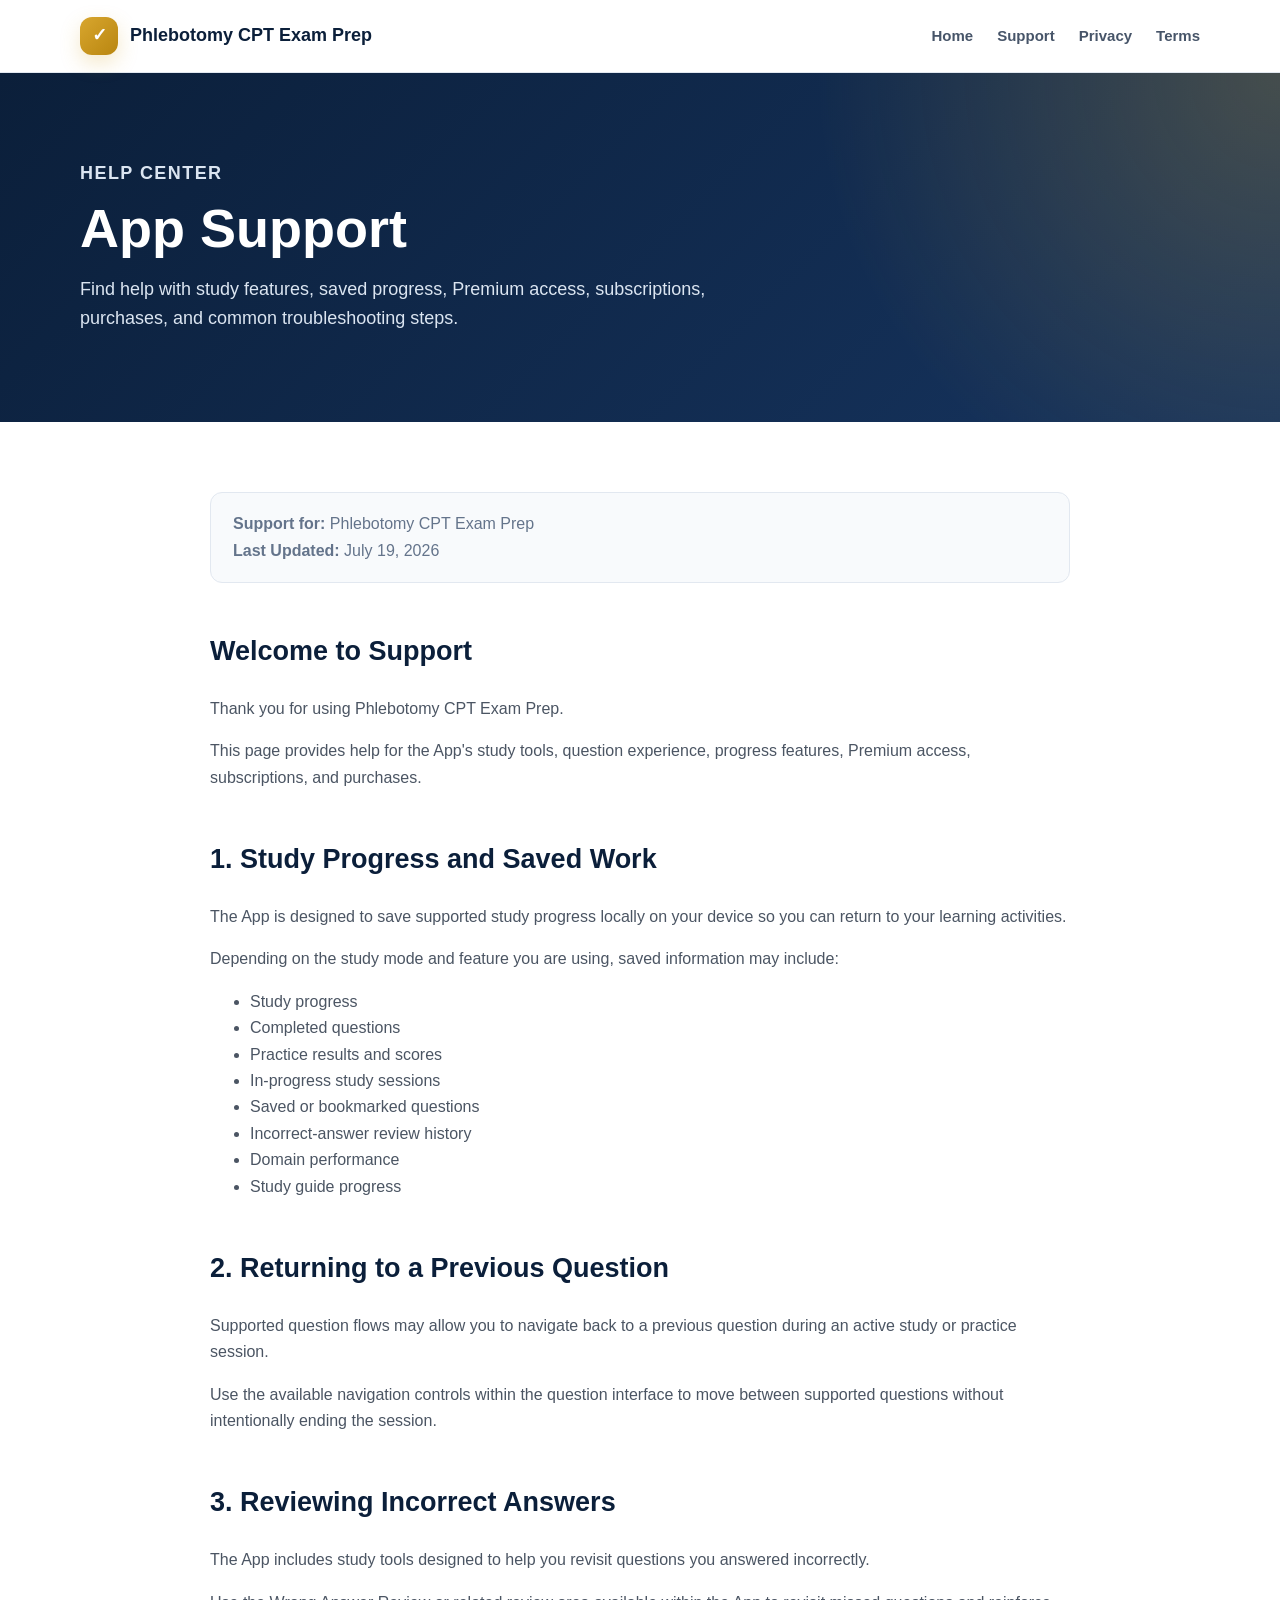
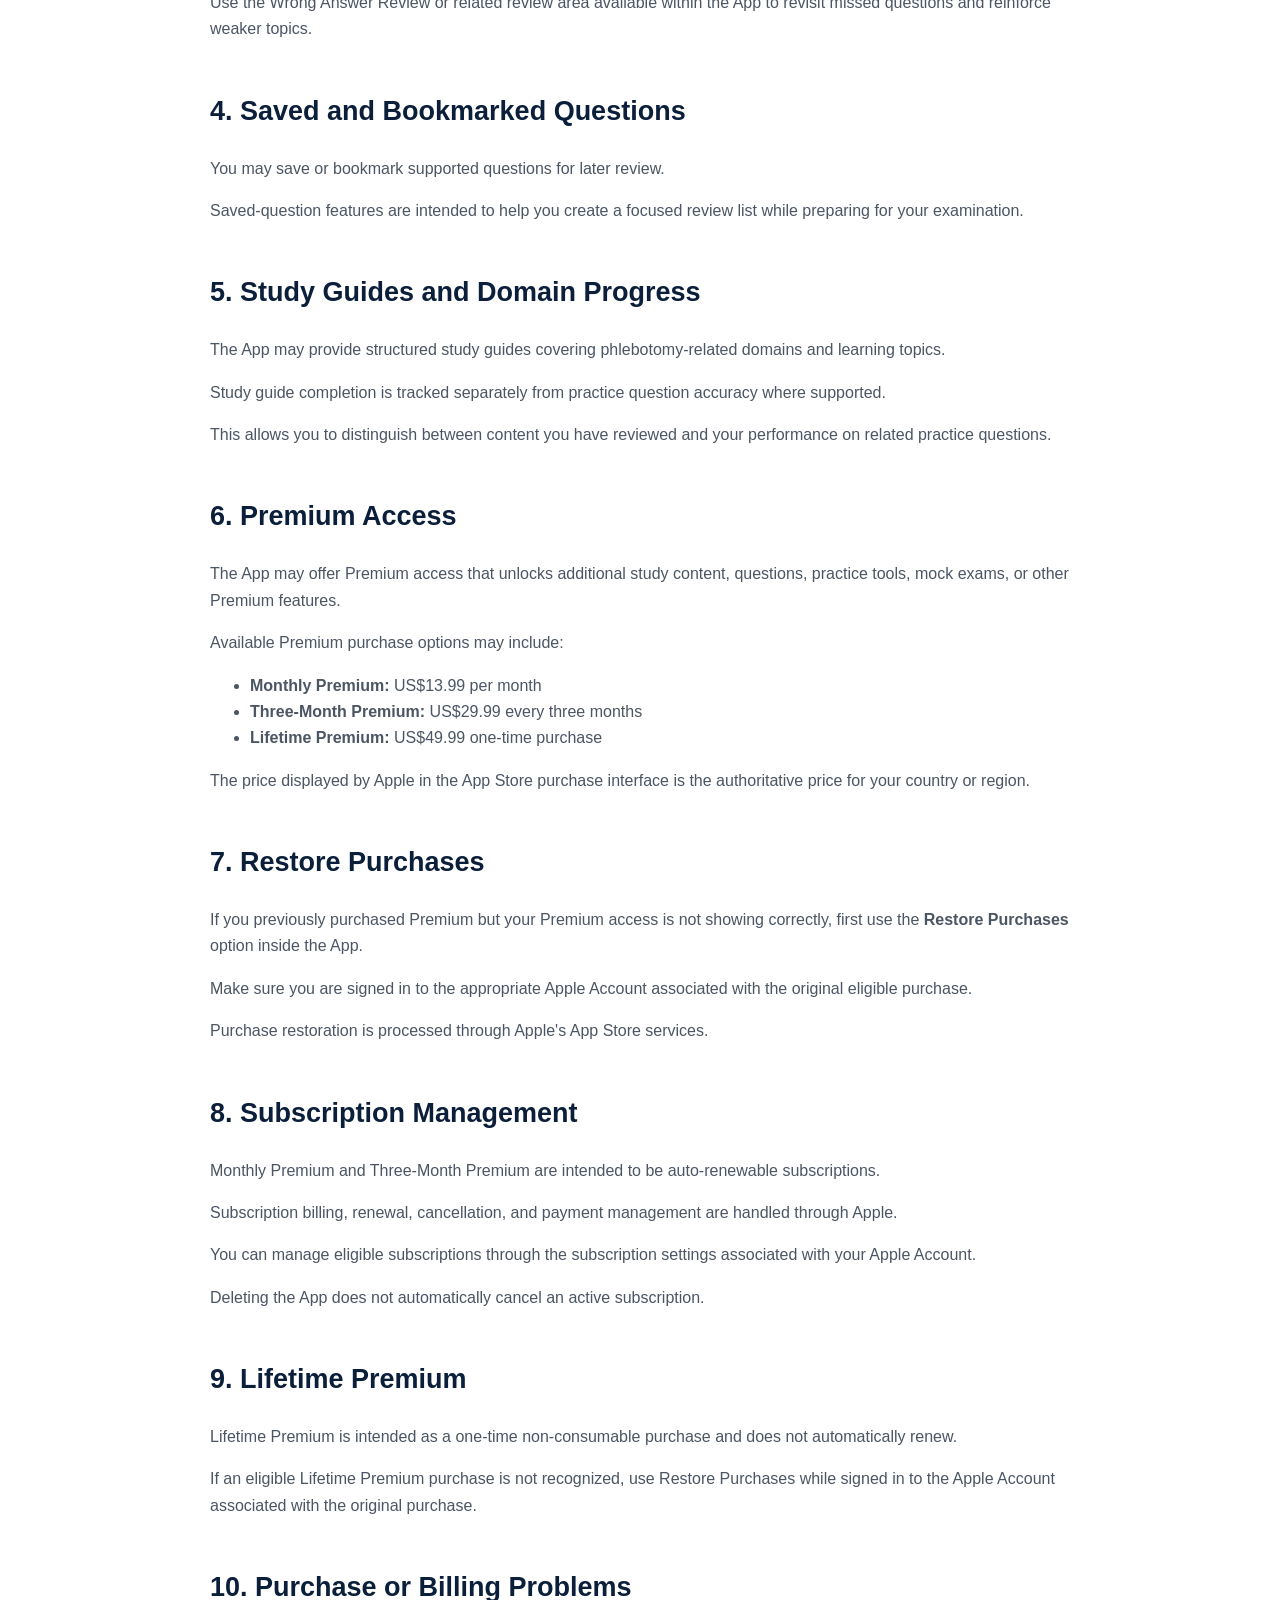
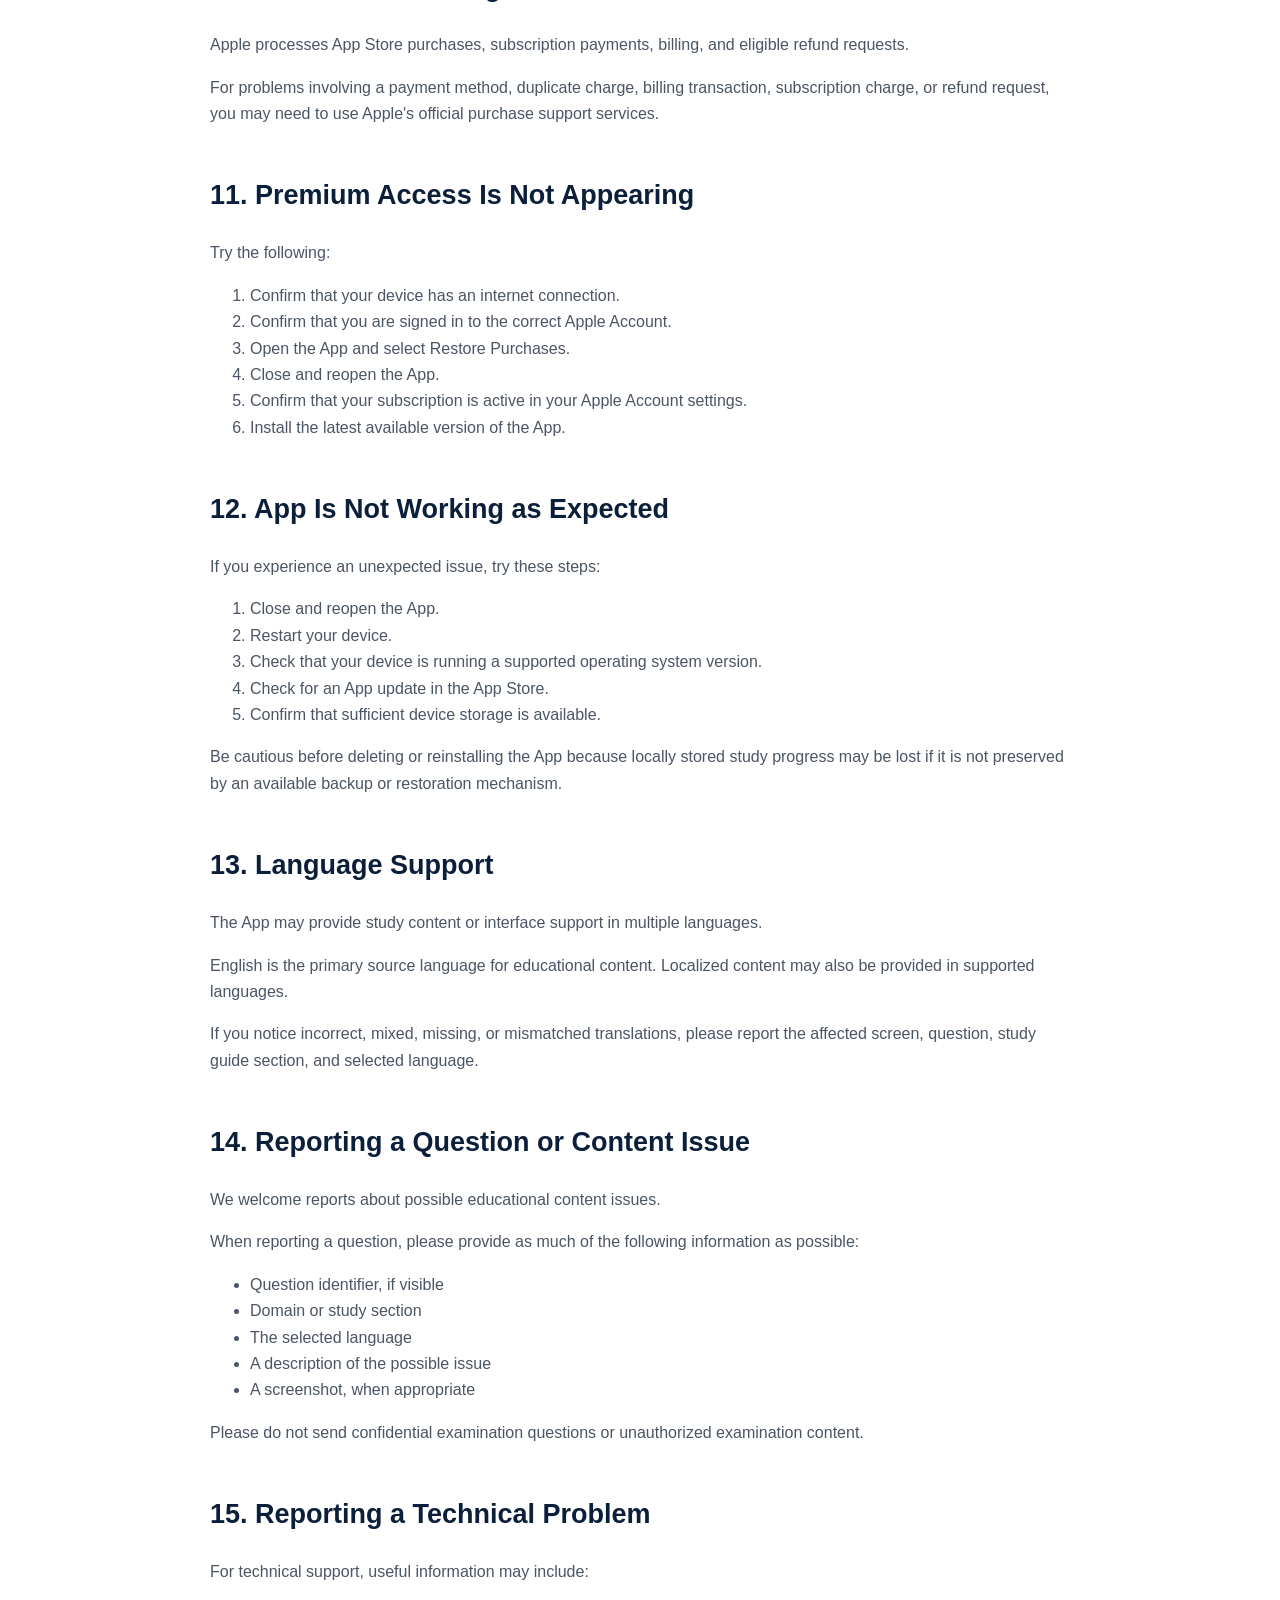
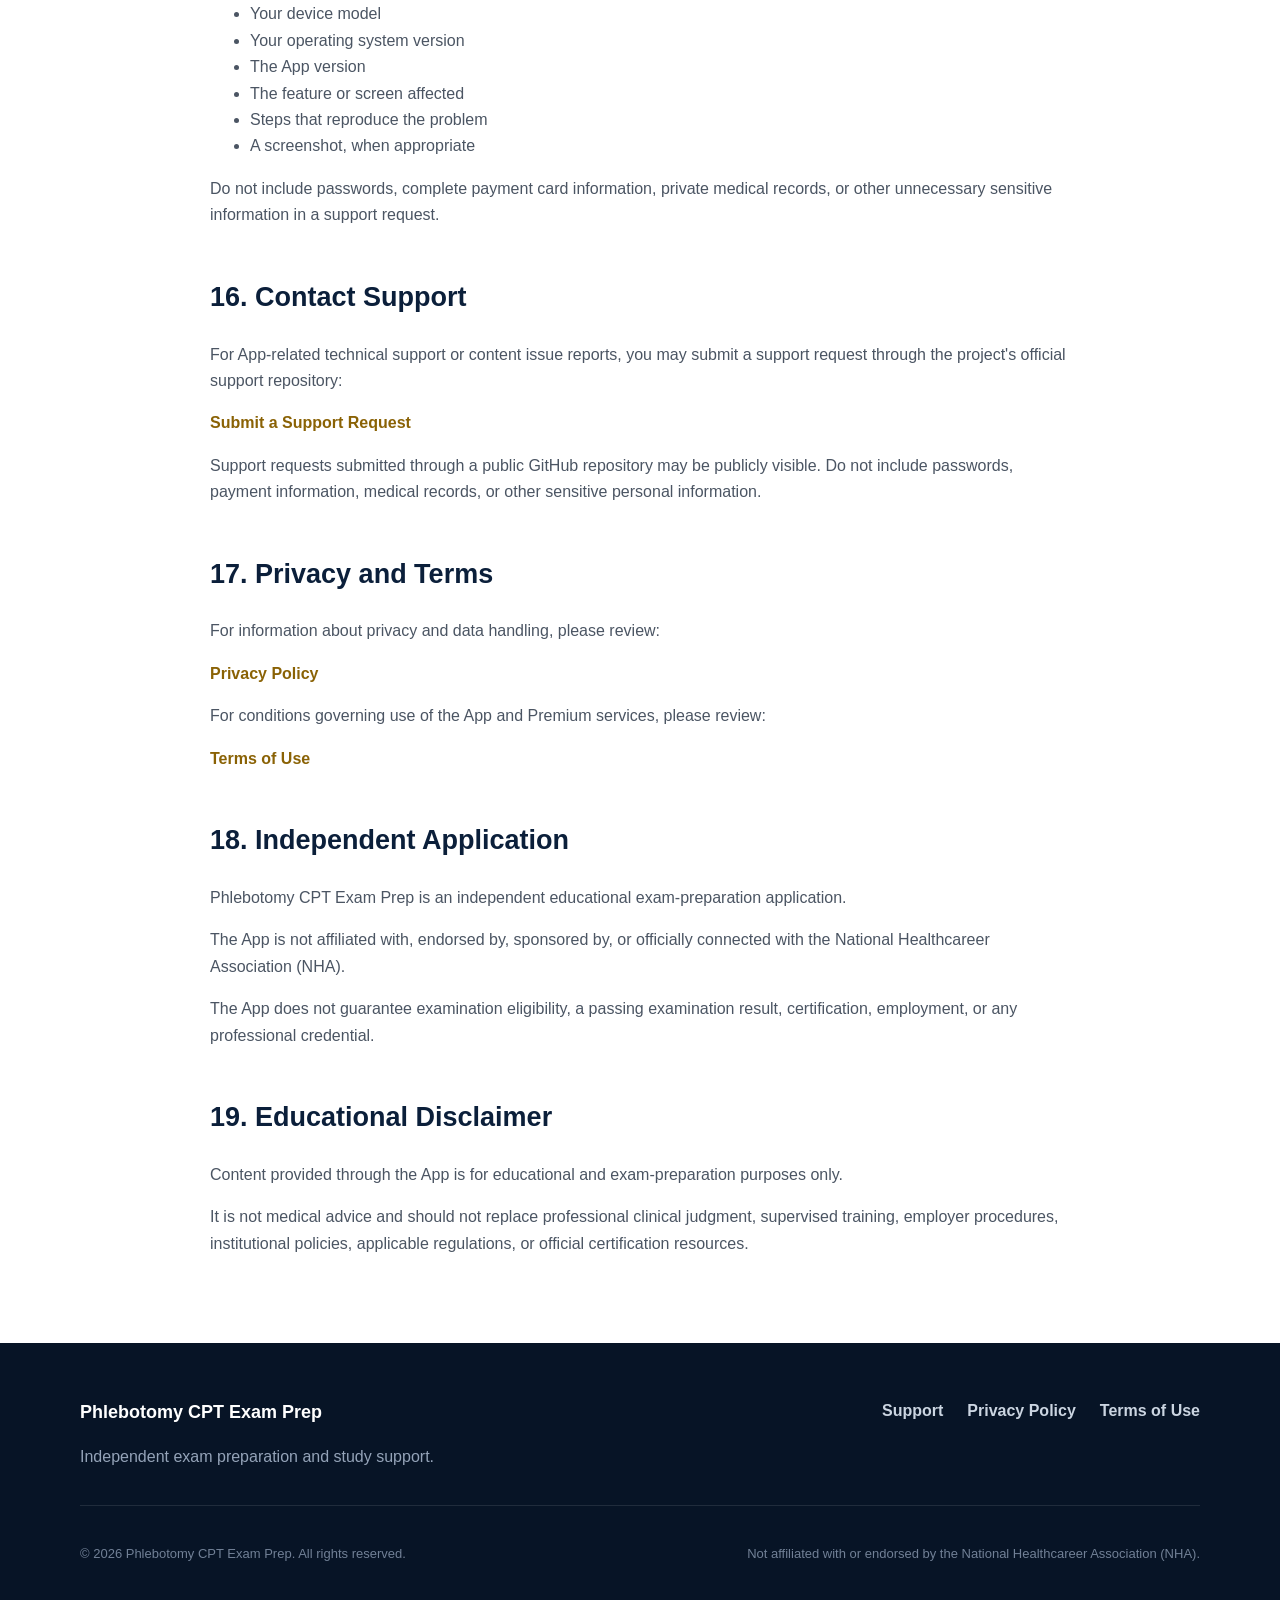
==== support.html @ 3ce3ca37 "Add support page for Phlebotomy CPT Exam PrepAdd production app support page This file serves as the" ====
<!DOCTYPE html>
<html lang="en">
<head>
  <meta charset="UTF-8">
  <meta name="viewport" content="width=device-width, initial-scale=1.0">

  <title>Support | Phlebotomy CPT Exam Prep</title>

  <meta name="description"
        content="Official support center for the Phlebotomy CPT Exam Prep application.">

  <link rel="stylesheet" href="styles.css">
</head>

<body>

  <header class="site-header">
    <div class="container nav-container">

      <a class="brand" href="index.html">
        <span class="brand-icon">✓</span>
        <span>Phlebotomy CPT Exam Prep</span>
      </a>

      <nav class="nav-links" aria-label="Main navigation">
        <a href="index.html">Home</a>
        <a href="support.html">Support</a>
        <a href="privacy.html">Privacy</a>
        <a href="terms.html">Terms</a>
      </nav>

    </div>
  </header>


  <main>

    <section class="page-hero">
      <div class="container">

        <p class="eyebrow">Help Center</p>

        <h1>App Support</h1>

        <p>
          Find help with study features, saved progress, Premium access,
          subscriptions, purchases, and common troubleshooting steps.
        </p>

      </div>
    </section>


    <div class="container">

      <article class="legal-content">

        <div class="legal-meta">
          <strong>Support for:</strong> Phlebotomy CPT Exam Prep
          <br>
          <strong>Last Updated:</strong> July 19, 2026
        </div>


        <h2>Welcome to Support</h2>

        <p>
          Thank you for using Phlebotomy CPT Exam Prep.
        </p>

        <p>
          This page provides help for the App's study tools,
          question experience, progress features, Premium access,
          subscriptions, and purchases.
        </p>


        <h2>1. Study Progress and Saved Work</h2>

        <p>
          The App is designed to save supported study progress locally
          on your device so you can return to your learning activities.
        </p>

        <p>
          Depending on the study mode and feature you are using,
          saved information may include:
        </p>

        <ul>
          <li>Study progress</li>
          <li>Completed questions</li>
          <li>Practice results and scores</li>
          <li>In-progress study sessions</li>
          <li>Saved or bookmarked questions</li>
          <li>Incorrect-answer review history</li>
          <li>Domain performance</li>
          <li>Study guide progress</li>
        </ul>


        <h2>2. Returning to a Previous Question</h2>

        <p>
          Supported question flows may allow you to navigate back to
          a previous question during an active study or practice session.
        </p>

        <p>
          Use the available navigation controls within the question
          interface to move between supported questions without
          intentionally ending the session.
        </p>


        <h2>3. Reviewing Incorrect Answers</h2>

        <p>
          The App includes study tools designed to help you revisit
          questions you answered incorrectly.
        </p>

        <p>
          Use the Wrong Answer Review or related review area available
          within the App to revisit missed questions and reinforce
          weaker topics.
        </p>


        <h2>4. Saved and Bookmarked Questions</h2>

        <p>
          You may save or bookmark supported questions for later review.
        </p>

        <p>
          Saved-question features are intended to help you create a
          focused review list while preparing for your examination.
        </p>


        <h2>5. Study Guides and Domain Progress</h2>

        <p>
          The App may provide structured study guides covering
          phlebotomy-related domains and learning topics.
        </p>

        <p>
          Study guide completion is tracked separately from practice
          question accuracy where supported.
        </p>

        <p>
          This allows you to distinguish between content you have reviewed
          and your performance on related practice questions.
        </p>


        <h2>6. Premium Access</h2>

        <p>
          The App may offer Premium access that unlocks additional
          study content, questions, practice tools, mock exams,
          or other Premium features.
        </p>

        <p>
          Available Premium purchase options may include:
        </p>

        <ul>
          <li>
            <strong>Monthly Premium:</strong>
            US$13.99 per month
          </li>

          <li>
            <strong>Three-Month Premium:</strong>
            US$29.99 every three months
          </li>

          <li>
            <strong>Lifetime Premium:</strong>
            US$49.99 one-time purchase
          </li>
        </ul>

        <p>
          The price displayed by Apple in the App Store purchase interface
          is the authoritative price for your country or region.
        </p>


        <h2>7. Restore Purchases</h2>

        <p>
          If you previously purchased Premium but your Premium access
          is not showing correctly, first use the
          <strong>Restore Purchases</strong> option inside the App.
        </p>

        <p>
          Make sure you are signed in to the appropriate Apple Account
          associated with the original eligible purchase.
        </p>

        <p>
          Purchase restoration is processed through Apple's App Store
          services.
        </p>


        <h2>8. Subscription Management</h2>

        <p>
          Monthly Premium and Three-Month Premium are intended to be
          auto-renewable subscriptions.
        </p>

        <p>
          Subscription billing, renewal, cancellation, and payment
          management are handled through Apple.
        </p>

        <p>
          You can manage eligible subscriptions through the subscription
          settings associated with your Apple Account.
        </p>

        <p>
          Deleting the App does not automatically cancel an active
          subscription.
        </p>


        <h2>9. Lifetime Premium</h2>

        <p>
          Lifetime Premium is intended as a one-time non-consumable
          purchase and does not automatically renew.
        </p>

        <p>
          If an eligible Lifetime Premium purchase is not recognized,
          use Restore Purchases while signed in to the Apple Account
          associated with the original purchase.
        </p>


        <h2>10. Purchase or Billing Problems</h2>

        <p>
          Apple processes App Store purchases, subscription payments,
          billing, and eligible refund requests.
        </p>

        <p>
          For problems involving a payment method, duplicate charge,
          billing transaction, subscription charge, or refund request,
          you may need to use Apple's official purchase support services.
        </p>


        <h2>11. Premium Access Is Not Appearing</h2>

        <p>
          Try the following:
        </p>

        <ol>
          <li>Confirm that your device has an internet connection.</li>
          <li>Confirm that you are signed in to the correct Apple Account.</li>
          <li>Open the App and select Restore Purchases.</li>
          <li>Close and reopen the App.</li>
          <li>Confirm that your subscription is active in your Apple Account settings.</li>
          <li>Install the latest available version of the App.</li>
        </ol>


        <h2>12. App Is Not Working as Expected</h2>

        <p>
          If you experience an unexpected issue, try these steps:
        </p>

        <ol>
          <li>Close and reopen the App.</li>
          <li>Restart your device.</li>
          <li>Check that your device is running a supported operating system version.</li>
          <li>Check for an App update in the App Store.</li>
          <li>Confirm that sufficient device storage is available.</li>
        </ol>

        <p>
          Be cautious before deleting or reinstalling the App because
          locally stored study progress may be lost if it is not preserved
          by an available backup or restoration mechanism.
        </p>


        <h2>13. Language Support</h2>

        <p>
          The App may provide study content or interface support in
          multiple languages.
        </p>

        <p>
          English is the primary source language for educational content.
          Localized content may also be provided in supported languages.
        </p>

        <p>
          If you notice incorrect, mixed, missing, or mismatched
          translations, please report the affected screen, question,
          study guide section, and selected language.
        </p>


        <h2>14. Reporting a Question or Content Issue</h2>

        <p>
          We welcome reports about possible educational content issues.
        </p>

        <p>
          When reporting a question, please provide as much of the
          following information as possible:
        </p>

        <ul>
          <li>Question identifier, if visible</li>
          <li>Domain or study section</li>
          <li>The selected language</li>
          <li>A description of the possible issue</li>
          <li>A screenshot, when appropriate</li>
        </ul>

        <p>
          Please do not send confidential examination questions or
          unauthorized examination content.
        </p>


        <h2>15. Reporting a Technical Problem</h2>

        <p>
          For technical support, useful information may include:
        </p>

        <ul>
          <li>Your device model</li>
          <li>Your operating system version</li>
          <li>The App version</li>
          <li>The feature or screen affected</li>
          <li>Steps that reproduce the problem</li>
          <li>A screenshot, when appropriate</li>
        </ul>

        <p>
          Do not include passwords, complete payment card information,
          private medical records, or other unnecessary sensitive
          information in a support request.
        </p>


        <h2>16. Contact Support</h2>

        <p>
          For App-related technical support or content issue reports,
          you may submit a support request through the project's
          official support repository:
        </p>

        <p>
          <a
            href="https://github.com/MCLEUNG-888/nha-phlebotomy-cpt-exam-prep-support/issues/new"
            target="_blank"
            rel="noopener noreferrer">
            Submit a Support Request
          </a>
        </p>

        <p>
          Support requests submitted through a public GitHub repository
          may be publicly visible. Do not include passwords, payment
          information, medical records, or other sensitive personal
          information.
        </p>


        <h2>17. Privacy and Terms</h2>

        <p>
          For information about privacy and data handling, please review:
        </p>

        <p>
          <a href="privacy.html">
            Privacy Policy
          </a>
        </p>

        <p>
          For conditions governing use of the App and Premium services,
          please review:
        </p>

        <p>
          <a href="terms.html">
            Terms of Use
          </a>
        </p>


        <h2>18. Independent Application</h2>

        <p>
          Phlebotomy CPT Exam Prep is an independent educational
          exam-preparation application.
        </p>

        <p>
          The App is not affiliated with, endorsed by, sponsored by,
          or officially connected with the National Healthcareer
          Association (NHA).
        </p>

        <p>
          The App does not guarantee examination eligibility,
          a passing examination result, certification, employment,
          or any professional credential.
        </p>


        <h2>19. Educational Disclaimer</h2>

        <p>
          Content provided through the App is for educational and
          exam-preparation purposes only.
        </p>

        <p>
          It is not medical advice and should not replace professional
          clinical judgment, supervised training, employer procedures,
          institutional policies, applicable regulations, or official
          certification resources.
        </p>

      </article>

    </div>

  </main>


  <footer class="site-footer">

    <div class="container footer-content">

      <div>
        <strong>Phlebotomy CPT Exam Prep</strong>

        <p>
          Independent exam preparation and study support.
        </p>
      </div>

      <div class="footer-links">
        <a href="support.html">Support</a>
        <a href="privacy.html">Privacy Policy</a>
        <a href="terms.html">Terms of Use</a>
      </div>

    </div>


    <div class="container footer-bottom">

      <p>
        © 2026 Phlebotomy CPT Exam Prep. All rights reserved.
      </p>

      <p>
        Not affiliated with or endorsed by the National Healthcareer
        Association (NHA).
      </p>

    </div>

  </footer>

</body>
</html>
---- styles.css ----
:root {
  --navy: #0b1f3a;
  --navy-soft: #16345f;
  --gold: #d8a62e;
  --gold-light: #f4d77d;
  --text: #1e293b;
  --muted: #64748b;
  --background: #ffffff;
  --surface: #f8fafc;
  --border: #e2e8f0;
  --shadow: 0 18px 45px rgba(15, 23, 42, 0.08);
}

* {
  box-sizing: border-box;
}

html {
  scroll-behavior: smooth;
}

body {
  margin: 0;
  font-family:
    -apple-system,
    BlinkMacSystemFont,
    "Segoe UI",
    Roboto,
    Helvetica,
    Arial,
    sans-serif;
  color: var(--text);
  background: var(--background);
  line-height: 1.65;
}

a {
  color: inherit;
  text-decoration: none;
}

.container {
  width: min(1120px, calc(100% - 40px));
  margin: 0 auto;
}


/* HEADER */

.site-header {
  position: sticky;
  top: 0;
  z-index: 100;
  background: rgba(255, 255, 255, 0.96);
  border-bottom: 1px solid var(--border);
  backdrop-filter: blur(14px);
}

.nav-container {
  min-height: 72px;
  display: flex;
  align-items: center;
  justify-content: space-between;
  gap: 24px;
}

.brand {
  display: flex;
  align-items: center;
  gap: 12px;
  font-size: 18px;
  font-weight: 750;
  color: var(--navy);
}

.brand-icon {
  width: 38px;
  height: 38px;
  display: inline-flex;
  align-items: center;
  justify-content: center;
  border-radius: 12px;
  color: white;
  background: linear-gradient(
    135deg,
    var(--gold),
    #b98610
  );
  font-weight: 900;
  box-shadow: 0 8px 20px rgba(216, 166, 46, 0.25);
}

.nav-links {
  display: flex;
  align-items: center;
  gap: 24px;
}

.nav-links a {
  color: #475569;
  font-size: 15px;
  font-weight: 650;
  transition: color 0.2s ease;
}

.nav-links a:hover {
  color: var(--gold);
}


/* HERO */

.hero {
  position: relative;
  overflow: hidden;
  padding: 110px 0 105px;
  color: white;
  background:
    radial-gradient(
      circle at top right,
      rgba(216, 166, 46, 0.28),
      transparent 35%
    ),
    linear-gradient(
      135deg,
      #08182e 0%,
      #0b1f3a 50%,
      #16345f 100%
    );
}

.hero::after {
  content: "";
  position: absolute;
  width: 320px;
  height: 320px;
  right: -110px;
  bottom: -150px;
  border-radius: 50%;
  border: 55px solid rgba(255, 255, 255, 0.035);
}

.hero-content {
  position: relative;
  z-index: 2;
  max-width: 820px;
  text-align: center;
}

.hero-badge {
  display: inline-block;
  margin-bottom: 22px;
  padding: 8px 16px;
  border-radius: 999px;
  border: 1px solid rgba(244, 215, 125, 0.4);
  background: rgba(216, 166, 46, 0.12);
  color: var(--gold-light);
  font-size: 14px;
  font-weight: 750;
  letter-spacing: 0.05em;
  text-transform: uppercase;
}

.hero h1 {
  margin: 0;
  font-size: clamp(42px, 6vw, 72px);
  line-height: 1.08;
  letter-spacing: -0.04em;
}

.hero-subtitle {
  max-width: 700px;
  margin: 24px auto 0;
  color: #dbe5f1;
  font-size: 20px;
}

.hero-actions {
  margin-top: 36px;
  display: flex;
  justify-content: center;
  flex-wrap: wrap;
  gap: 14px;
}


/* BUTTONS */

.button {
  display: inline-flex;
  align-items: center;
  justify-content: center;
  min-height: 50px;
  padding: 0 24px;
  border-radius: 12px;
  font-weight: 750;
  transition:
    transform 0.2s ease,
    box-shadow 0.2s ease,
    background 0.2s ease;
}

.button:hover {
  transform: translateY(-2px);
}

.button-primary {
  color: #172033;
  background: linear-gradient(
    135deg,
    var(--gold-light),
    var(--gold)
  );
  box-shadow: 0 10px 25px rgba(216, 166, 46, 0.25);
}

.button-secondary {
  color: white;
  border: 1px solid rgba(255, 255, 255, 0.3);
  background: rgba(255, 255, 255, 0.08);
}


/* SECTIONS */

.section {
  padding: 90px 0;
}

.section-light {
  background: var(--surface);
}

.section-heading {
  max-width: 720px;
  margin: 0 auto 50px;
  text-align: center;
}

.eyebrow {
  margin-bottom: 8px;
  color: #a47712;
  font-size: 14px;
  font-weight: 800;
  text-transform: uppercase;
  letter-spacing: 0.08em;
}

.section-heading h2,
.premium-panel h2,
.disclaimer-box h2 {
  margin-top: 0;
  margin-bottom: 14px;
  color: var(--navy);
  font-size: clamp(28px, 4vw, 40px);
  line-height: 1.2;
  letter-spacing: -0.025em;
}

.section-heading p {
  margin: 0;
  color: var(--muted);
  font-size: 17px;
}


/* CARDS */

.card-grid {
  display: grid;
  grid-template-columns: repeat(3, 1fr);
  gap: 24px;
}

.info-card {
  display: block;
  padding: 32px;
  border: 1px solid var(--border);
  border-radius: 20px;
  background: white;
  box-shadow: 0 8px 30px rgba(15, 23, 42, 0.045);
  transition:
    transform 0.25s ease,
    box-shadow 0.25s ease,
    border-color 0.25s ease;
}

.info-card:hover {
  transform: translateY(-5px);
  border-color: rgba(216, 166, 46, 0.55);
  box-shadow: var(--shadow);
}

.card-icon {
  width: 52px;
  height: 52px;
  margin-bottom: 24px;
  display: flex;
  align-items: center;
  justify-content: center;
  border-radius: 15px;
  background: #fff8e5;
  color: #a47712;
  font-size: 24px;
  font-weight: 900;
}

.info-card h3 {
  margin: 0 0 12px;
  color: var(--navy);
  font-size: 22px;
}

.info-card p {
  margin: 0 0 22px;
  color: var(--muted);
}

.card-link {
  color: #9a6c06;
  font-weight: 750;
}


/* PREMIUM PANEL */

.premium-panel {
  display: grid;
  grid-template-columns: 1fr auto;
  align-items: center;
  gap: 50px;
  padding: 48px;
  border-radius: 24px;
  background:
    linear-gradient(
      135deg,
      #ffffff,
      #fffaf0
    );
  border: 1px solid #ead9a6;
  box-shadow: var(--shadow);
}

.premium-panel p {
  max-width: 720px;
  color: var(--muted);
}

.premium-action {
  white-space: nowrap;
}


/* DISCLAIMER */

.disclaimer-box {
  max-width: 900px;
  margin: 0 auto;
  padding: 42px;
  border-radius: 20px;
  border-left: 5px solid var(--gold);
  background: #fffaf0;
}

.disclaimer-box p {
  color: #596579;
}


/* LEGAL PAGES */

.page-hero {
  padding: 70px 0;
  color: white;
  background:
    radial-gradient(
      circle at top right,
      rgba(216, 166, 46, 0.25),
      transparent 35%
    ),
    linear-gradient(
      135deg,
      var(--navy),
      var(--navy-soft)
    );
}

.page-hero h1 {
  margin: 0;
  font-size: clamp(36px, 6vw, 54px);
  line-height: 1.15;
}

.page-hero p {
  max-width: 700px;
  margin-top: 16px;
  color: #dbe5f1;
  font-size: 18px;
}

.legal-content {
  max-width: 860px;
  margin: 0 auto;
  padding: 70px 0;
}

.legal-content h2 {
  margin-top: 46px;
  color: var(--navy);
  font-size: 27px;
}

.legal-content h3 {
  margin-top: 30px;
  color: var(--navy-soft);
}

.legal-content p,
.legal-content li {
  color: #4b5563;
}

.legal-content a {
  color: #8a6205;
  font-weight: 700;
}

.legal-meta {
  margin-bottom: 35px;
  padding: 18px 22px;
  border-radius: 12px;
  background: var(--surface);
  border: 1px solid var(--border);
  color: var(--muted);
}


/* FOOTER */

.site-footer {
  padding: 55px 0 25px;
  color: #cbd5e1;
  background: #071426;
}

.footer-content {
  display: flex;
  justify-content: space-between;
  gap: 40px;
  padding-bottom: 35px;
}

.footer-content strong {
  color: white;
  font-size: 18px;
}

.footer-content p {
  margin-bottom: 0;
  color: #94a3b8;
}

.footer-links {
  display: flex;
  flex-wrap: wrap;
  gap: 24px;
}

.footer-links a {
  color: #cbd5e1;
  font-weight: 650;
}

.footer-links a:hover {
  color: var(--gold-light);
}

.footer-bottom {
  padding-top: 24px;
  border-top: 1px solid rgba(255, 255, 255, 0.1);
  display: flex;
  justify-content: space-between;
  gap: 30px;
  color: #718096;
  font-size: 13px;
}


/* MOBILE */

@media (max-width: 820px) {

  .nav-container {
    padding: 16px 0;
    align-items: flex-start;
    flex-direction: column;
  }

  .nav-links {
    width: 100%;
    gap: 18px;
    overflow-x: auto;
    padding-bottom: 4px;
  }

  .hero {
    padding: 80px 0;
  }

  .hero-subtitle {
    font-size: 18px;
  }

  .card-grid {
    grid-template-columns: 1fr;
  }

  .premium-panel {
    grid-template-columns: 1fr;
    gap: 24px;
    padding: 32px;
  }

  .premium-action {
    white-space: normal;
  }

  .footer-content,
  .footer-bottom {
    flex-direction: column;
  }

}


@media (max-width: 520px) {

  .container {
    width: min(100% - 28px, 1120px);
  }

  .brand {
    font-size: 16px;
  }

  .hero {
    padding: 65px 0;
  }

  .hero-actions {
    flex-direction: column;
  }

  .button {
    width: 100%;
  }

  .section {
    padding: 65px 0;
  }

  .info-card {
    padding: 26px;
  }

  .premium-panel,
  .disclaimer-box {
    padding: 26px;
  }

}
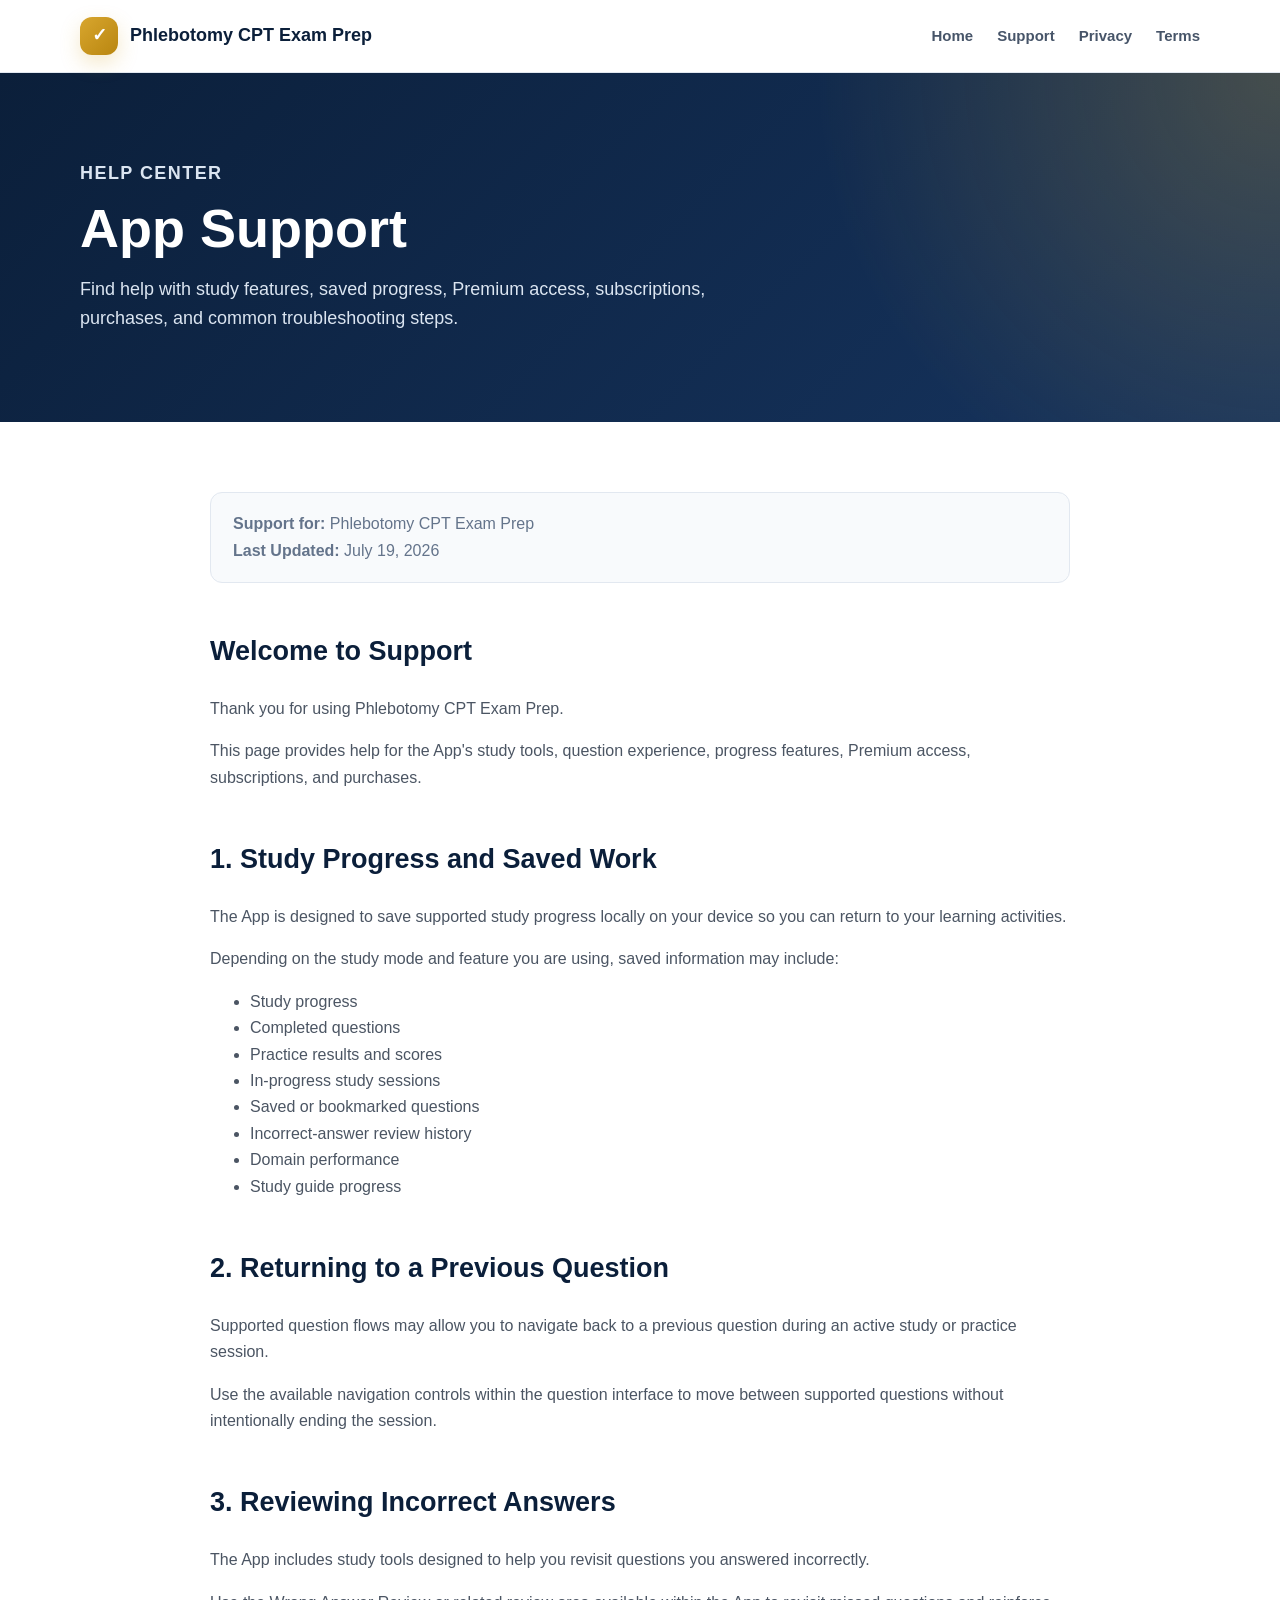
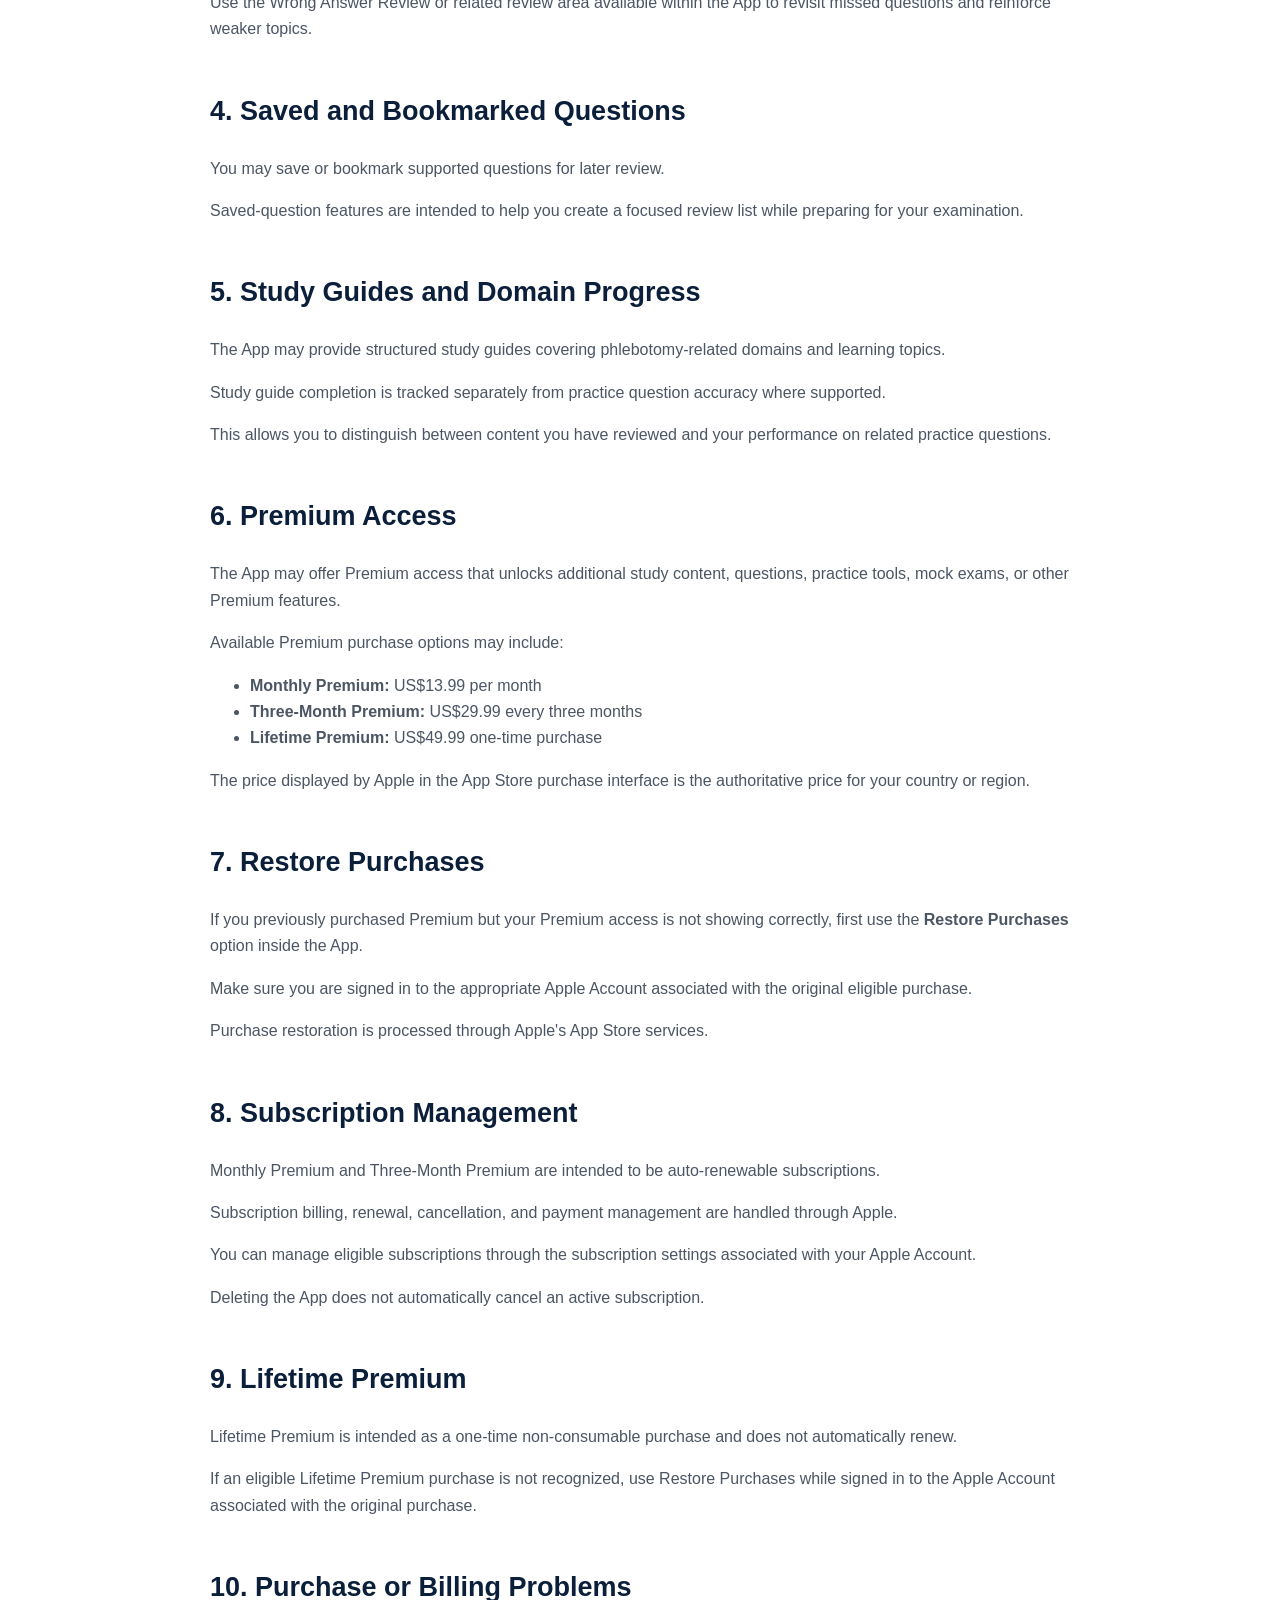
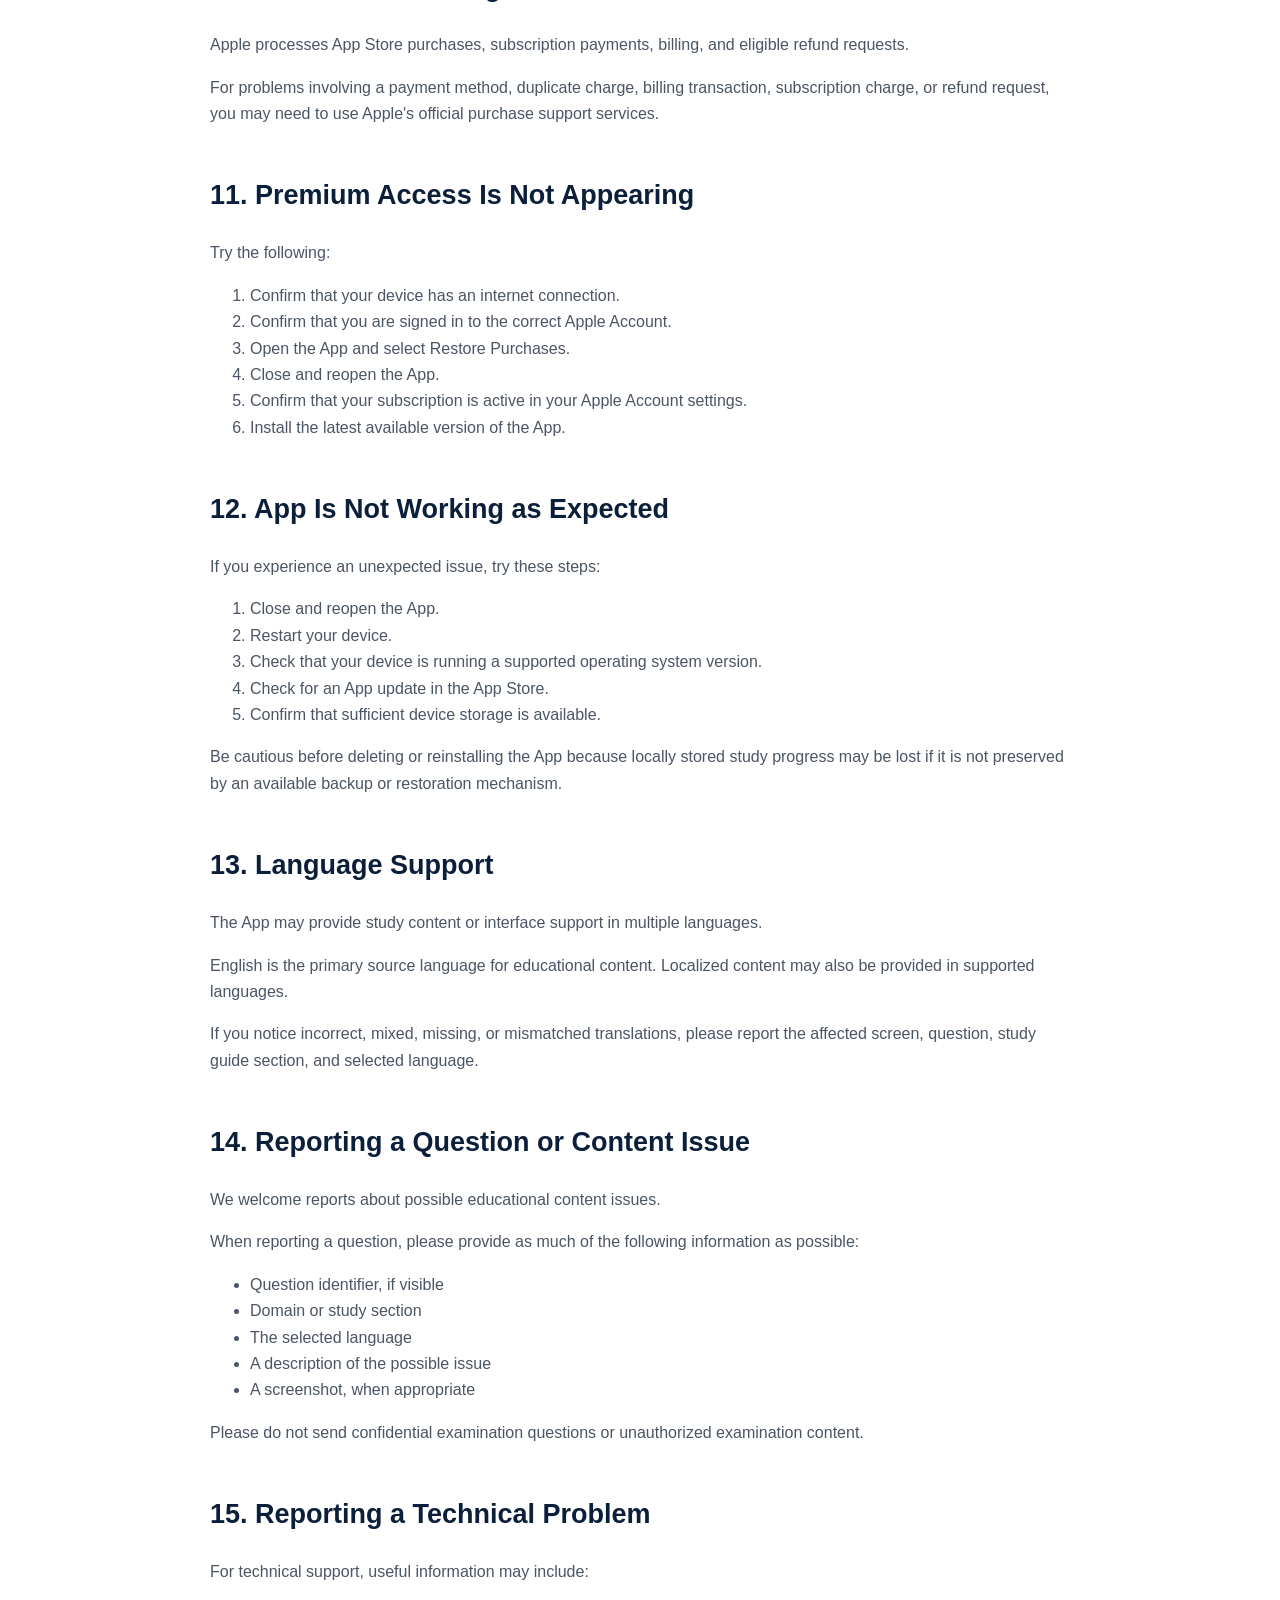
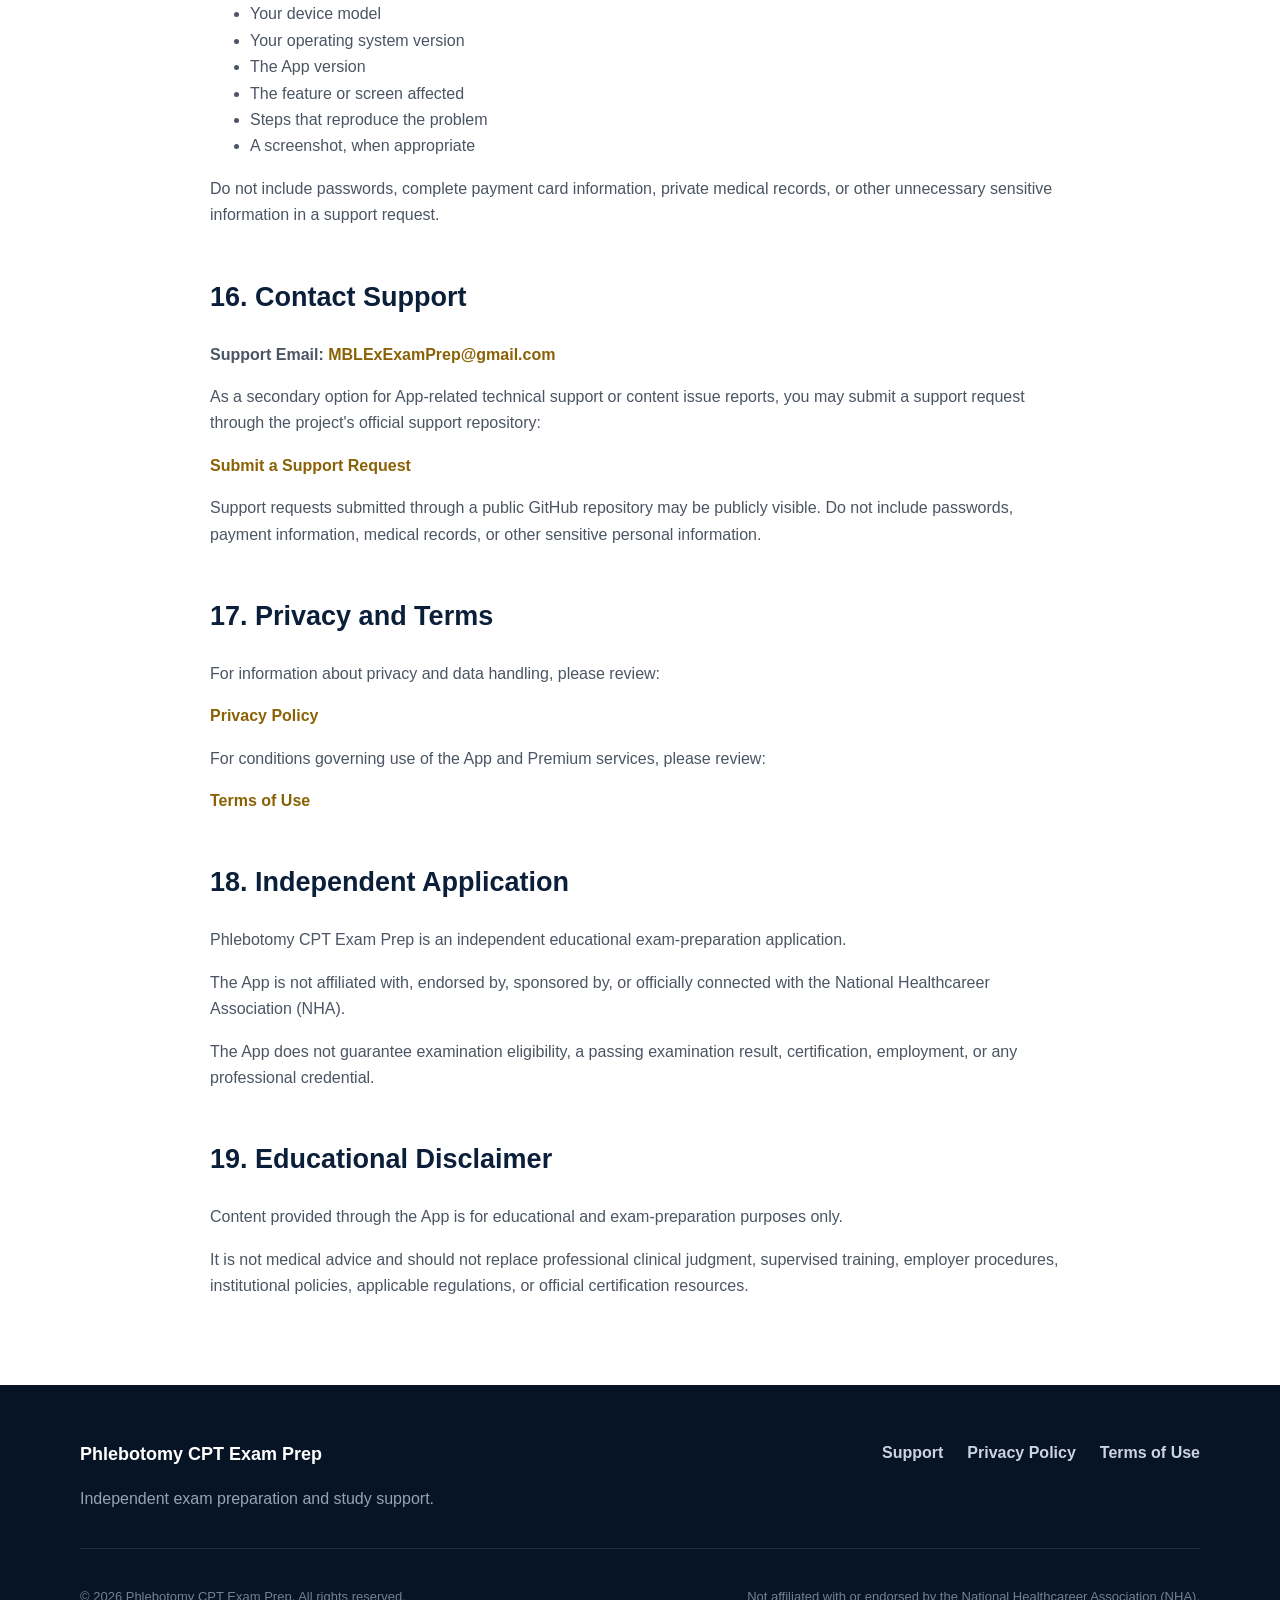
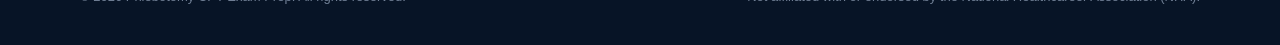
==== commit 352b762b: "docs: add direct support email to support page Added support email and clarified support request opt" ====
--- a/support.html
+++ b/support.html
@@ -368,9 +368,16 @@
         <h2>16. Contact Support</h2>
 
         <p>
-          For App-related technical support or content issue reports,
-          you may submit a support request through the project's
-          official support repository:
+          <strong>Support Email:</strong>
+          <a href="mailto:MBLExExamPrep@gmail.com">
+            MBLExExamPrep@gmail.com
+          </a>
+        </p>
+
+        <p>
+          As a secondary option for App-related technical support or
+          content issue reports, you may submit a support request through
+          the project's official support repository:
         </p>
 
         <p>
